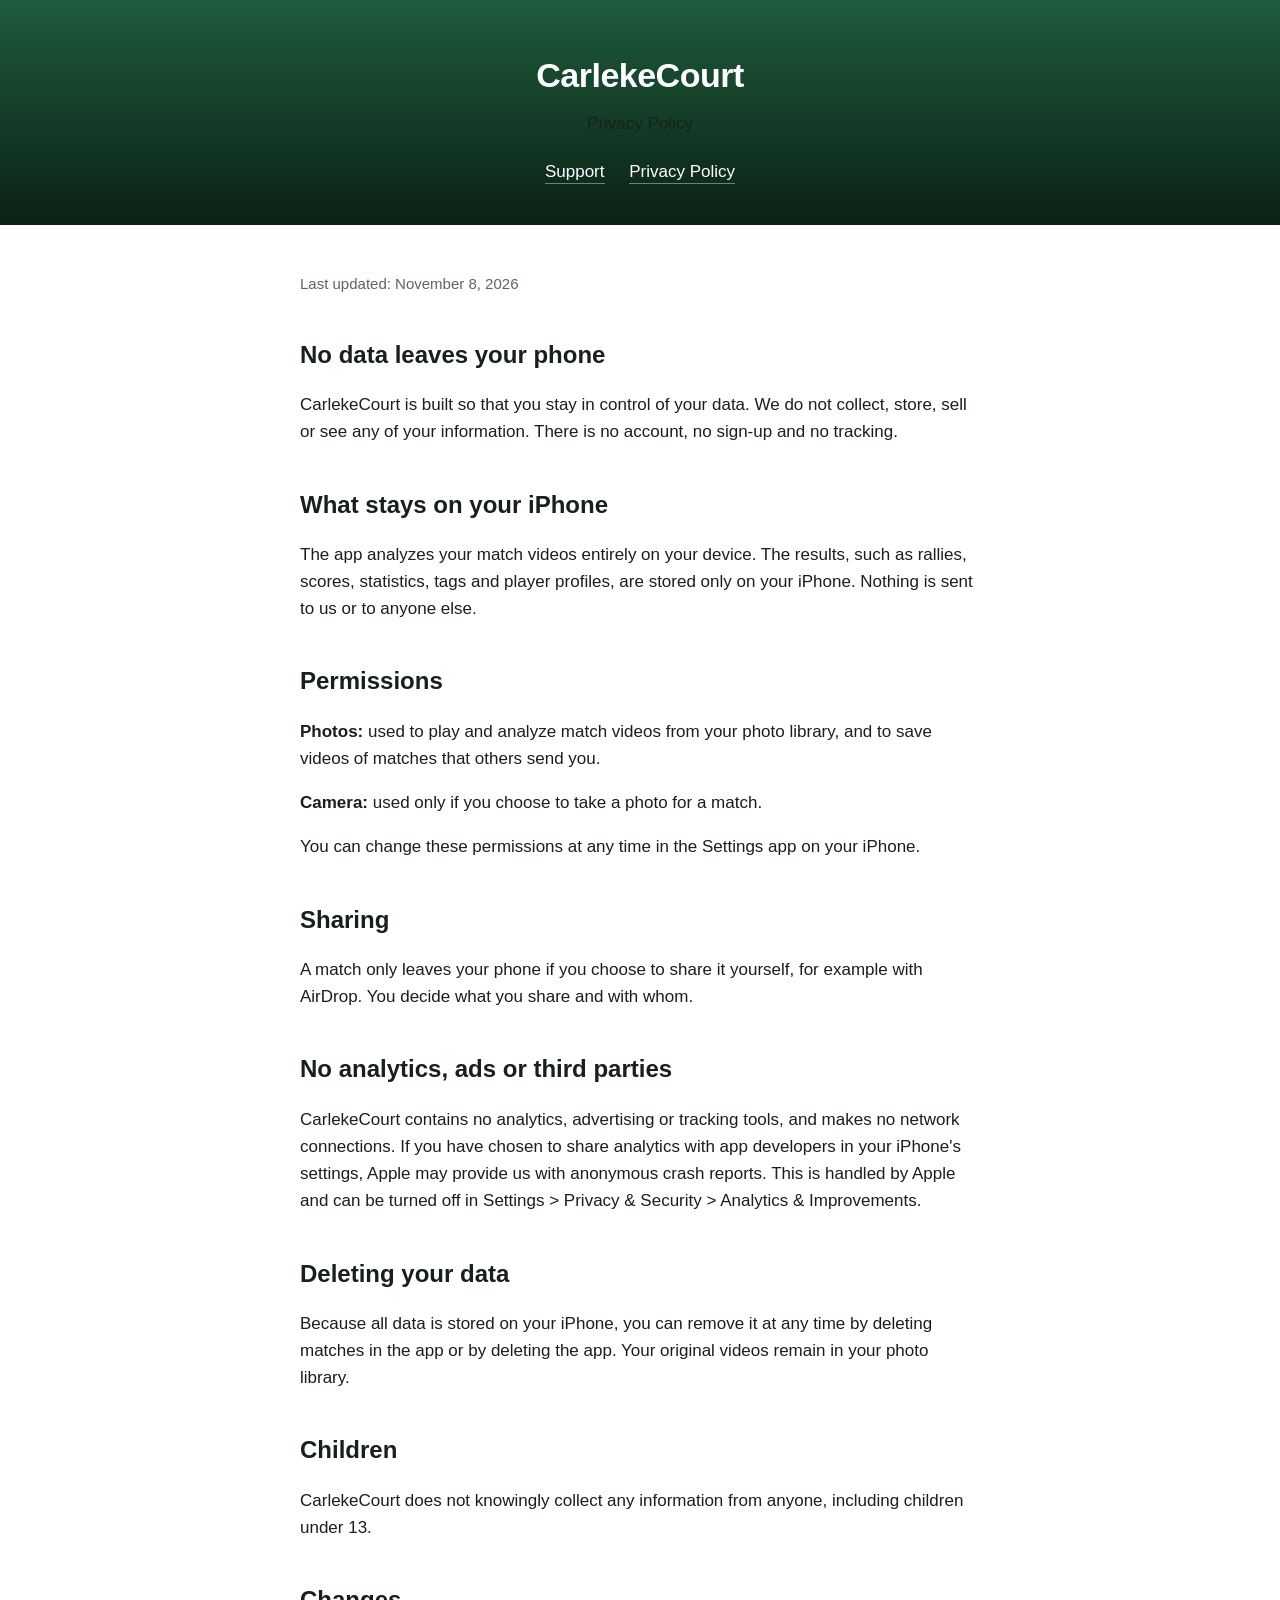
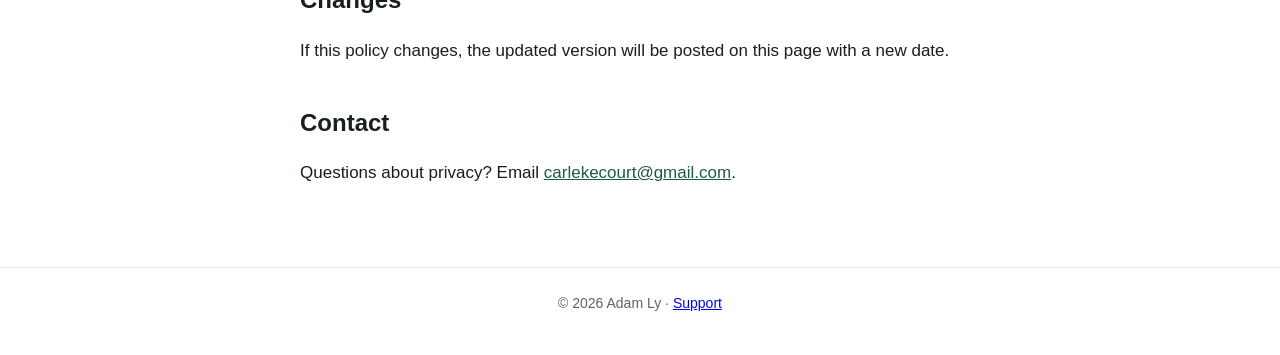
==== privacy.html @ 229cfaae "Add CarlekeCourt support page and privacy policy Co-Authored-By: Claude Opus 5.5 <noreply@anthropic." ====
<!doctype html>
<html lang="en">
<head>
  <meta charset="utf-8">
  <meta name="viewport" content="width=device-width, initial-scale=1">
  <title>CarlekeCourt Privacy Policy</title>
  <meta name="description" content="CarlekeCourt does not collect any data. No data leaves your phone.">
  <link rel="stylesheet" href="style.css">
</head>
<body>
  <header>
    <h1>CarlekeCourt</h1>
    <p>Privacy Policy</p>
    <nav>
      <a href="./">Support</a>
      <a href="privacy.html">Privacy Policy</a>
    </nav>
  </header>

  <main>
    <p class="muted">Last updated: November 8, 2026</p>

    <h2>No data leaves your phone</h2>
    <p>CarlekeCourt is built so that you stay in control of your data. We do not collect, store, sell or see any of your information. There is no account, no sign-up and no tracking.</p>

    <h2>What stays on your iPhone</h2>
    <p>The app analyzes your match videos entirely on your device. The results, such as rallies, scores, statistics, tags and player profiles, are stored only on your iPhone. Nothing is sent to us or to anyone else.</p>

    <h2>Permissions</h2>
    <p><strong>Photos:</strong> used to play and analyze match videos from your photo library, and to save videos of matches that others send you.</p>
    <p><strong>Camera:</strong> used only if you choose to take a photo for a match.</p>
    <p>You can change these permissions at any time in the Settings app on your iPhone.</p>

    <h2>Sharing</h2>
    <p>A match only leaves your phone if you choose to share it yourself, for example with AirDrop. You decide what you share and with whom.</p>

    <h2>No analytics, ads or third parties</h2>
    <p>CarlekeCourt contains no analytics, advertising or tracking tools, and makes no network connections. If you have chosen to share analytics with app developers in your iPhone's settings, Apple may provide us with anonymous crash reports. This is handled by Apple and can be turned off in Settings &gt; Privacy &amp; Security &gt; Analytics &amp; Improvements.</p>

    <h2>Deleting your data</h2>
    <p>Because all data is stored on your iPhone, you can remove it at any time by deleting matches in the app or by deleting the app. Your original videos remain in your photo library.</p>

    <h2>Children</h2>
    <p>CarlekeCourt does not knowingly collect any information from anyone, including children under 13.</p>

    <h2>Changes</h2>
    <p>If this policy changes, the updated version will be posted on this page with a new date.</p>

    <h2>Contact</h2>
    <p>Questions about privacy? Email <a href="mailto:carlekecourt@gmail.com">carlekecourt@gmail.com</a>.</p>
  </main>

  <footer>
    &copy; 2026 Adam Ly &middot; <a href="./">Support</a>
  </footer>
</body>
</html>
---- style.css ----
:root {
  --green: #1e5c3c;
  --green-dark: #0b2015;
  --text: #17201b;
  --muted: #5a665f;
  --bg: #ffffff;
  --card: #f3f7f5;
  --line: #dde6e1;
}

@media (prefers-color-scheme: dark) {
  :root {
    --text: #eef3f0;
    --muted: #a7b3ac;
    --bg: #0f1311;
    --card: #18201c;
    --line: #26302b;
  }
}

* { box-sizing: border-box; }

body {
  margin: 0;
  font: 17px/1.6 -apple-system, BlinkMacSystemFont, "SF Pro Text", "Helvetica Neue", Arial, sans-serif;
  color: var(--text);
  background: var(--bg);
}

header {
  background: linear-gradient(180deg, var(--green), var(--green-dark));
  color: #fff;
  padding: 48px 20px 40px;
  text-align: center;
}

header h1 { margin: 0; font-size: 34px; letter-spacing: -0.5px; }
header p { margin: 8px 0 0; opacity: 0.85; }

nav { margin-top: 20px; }
nav a {
  color: #fff;
  text-decoration: none;
  margin: 0 10px;
  padding-bottom: 2px;
  border-bottom: 1px solid rgba(255, 255, 255, 0.4);
}

main { max-width: 720px; margin: 0 auto; padding: 32px 20px 64px; }

h2 { font-size: 24px; margin: 40px 0 12px; }
h3 { font-size: 18px; margin: 24px 0 4px; }
p, li { color: var(--text); }
.muted { color: var(--muted); font-size: 15px; }

.contact {
  background: var(--card);
  border: 1px solid var(--line);
  border-radius: 14px;
  padding: 20px 24px;
  margin: 24px 0;
}
.contact a { color: var(--green); font-weight: 600; }
@media (prefers-color-scheme: dark) { .contact a, main a { color: #6fcf97; } }

main a { color: var(--green); }

footer {
  text-align: center;
  color: var(--muted);
  font-size: 14px;
  padding: 24px 20px 40px;
  border-top: 1px solid var(--line);
}
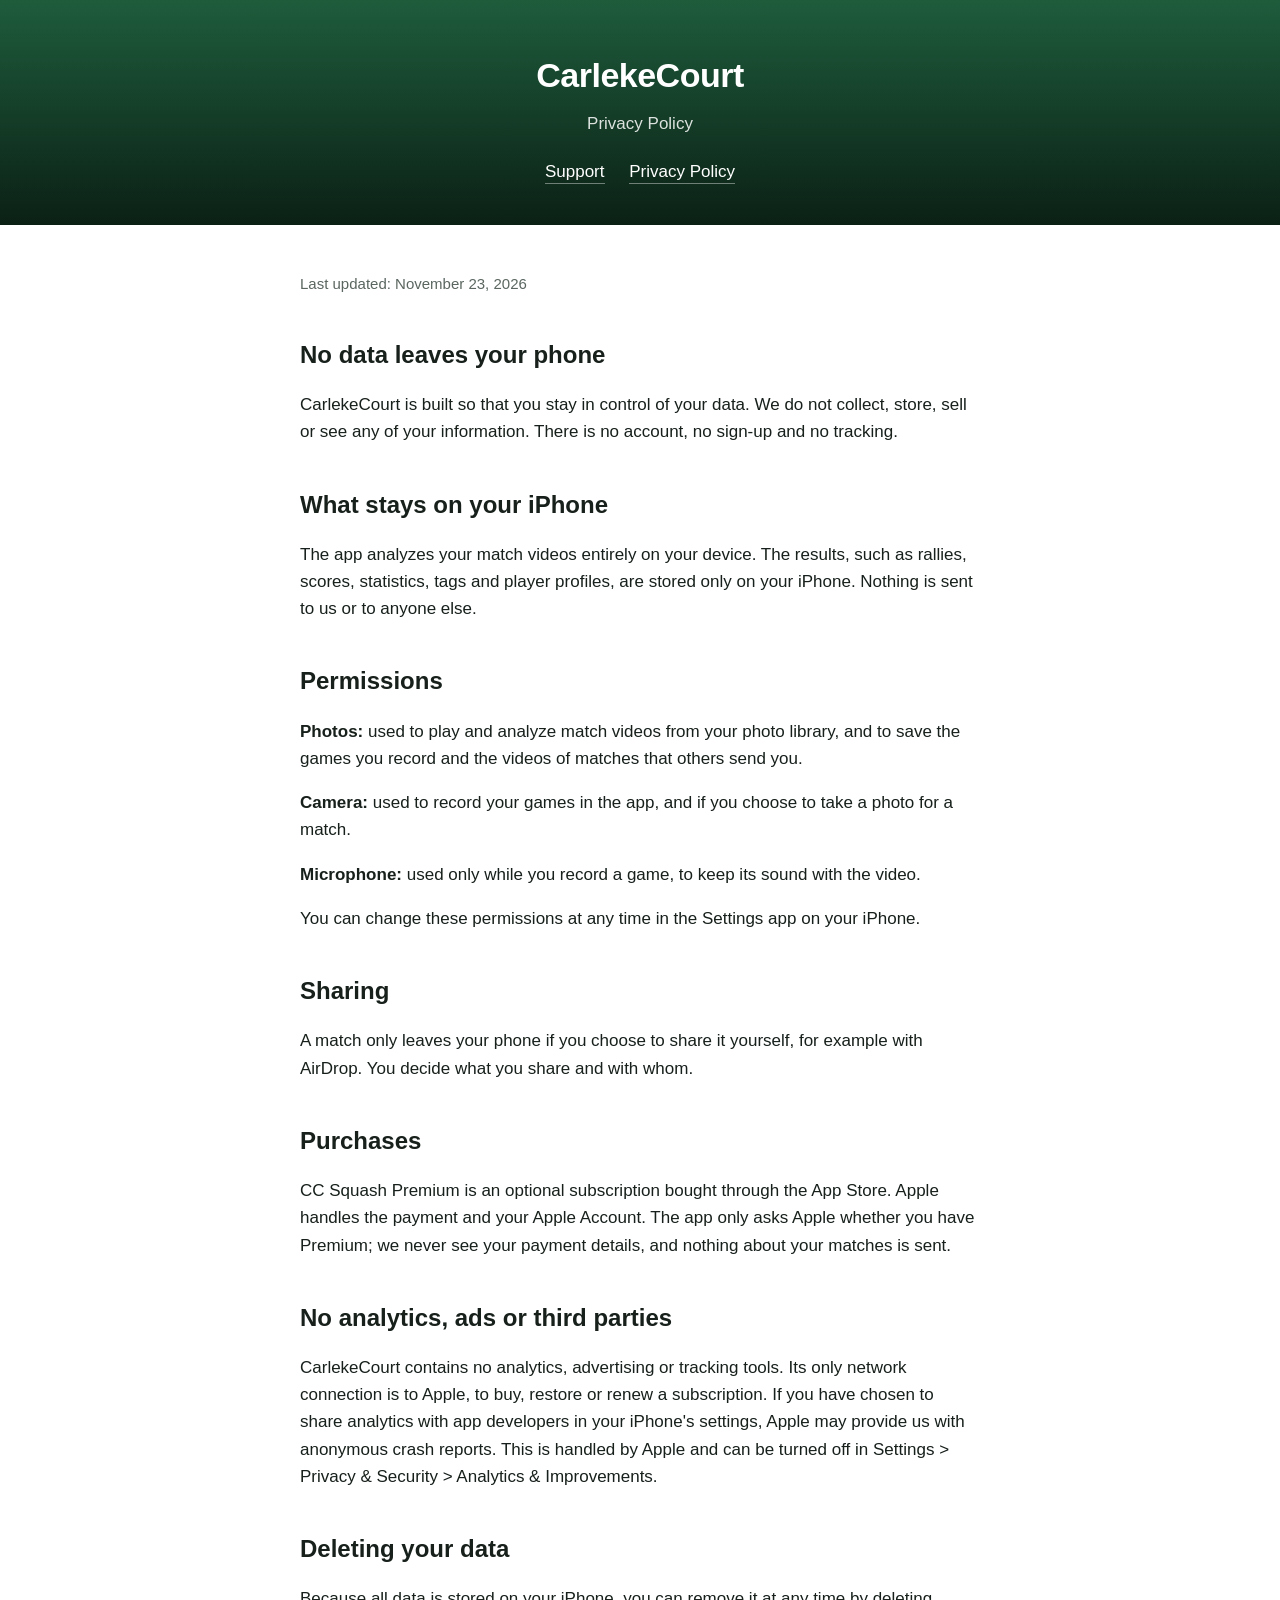
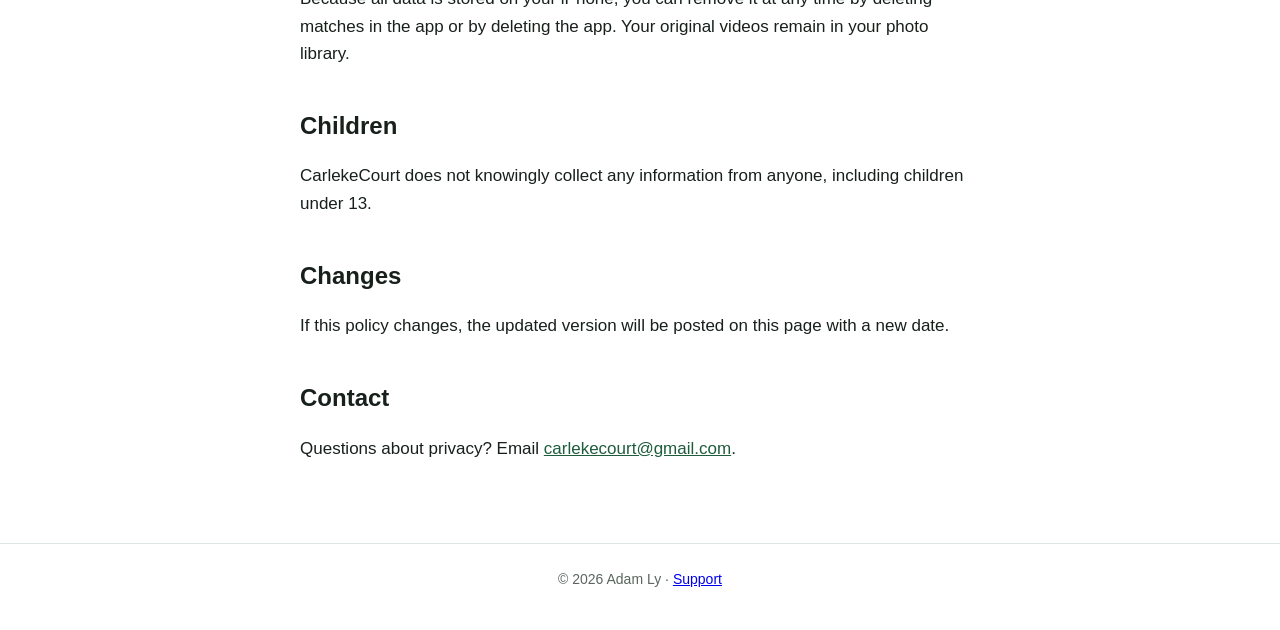
==== commit 61416e2b: "Cover recording, the microphone and Premium purchases in the privacy policy The app now records game" ====
--- a/privacy.html
+++ b/privacy.html
@@ -18,7 +18,7 @@
   </header>
 
   <main>
-    <p class="muted">Last updated: November 8, 2026</p>
+    <p class="muted">Last updated: November 23, 2026</p>
 
     <h2>No data leaves your phone</h2>
     <p>CarlekeCourt is built so that you stay in control of your data. We do not collect, store, sell or see any of your information. There is no account, no sign-up and no tracking.</p>
@@ -27,15 +27,19 @@
     <p>The app analyzes your match videos entirely on your device. The results, such as rallies, scores, statistics, tags and player profiles, are stored only on your iPhone. Nothing is sent to us or to anyone else.</p>
 
     <h2>Permissions</h2>
-    <p><strong>Photos:</strong> used to play and analyze match videos from your photo library, and to save videos of matches that others send you.</p>
-    <p><strong>Camera:</strong> used only if you choose to take a photo for a match.</p>
+    <p><strong>Photos:</strong> used to play and analyze match videos from your photo library, and to save the games you record and the videos of matches that others send you.</p>
+    <p><strong>Camera:</strong> used to record your games in the app, and if you choose to take a photo for a match.</p>
+    <p><strong>Microphone:</strong> used only while you record a game, to keep its sound with the video.</p>
     <p>You can change these permissions at any time in the Settings app on your iPhone.</p>
 
     <h2>Sharing</h2>
     <p>A match only leaves your phone if you choose to share it yourself, for example with AirDrop. You decide what you share and with whom.</p>
 
+    <h2>Purchases</h2>
+    <p>CC Squash Premium is an optional subscription bought through the App Store. Apple handles the payment and your Apple Account. The app only asks Apple whether you have Premium; we never see your payment details, and nothing about your matches is sent.</p>
+
     <h2>No analytics, ads or third parties</h2>
-    <p>CarlekeCourt contains no analytics, advertising or tracking tools, and makes no network connections. If you have chosen to share analytics with app developers in your iPhone's settings, Apple may provide us with anonymous crash reports. This is handled by Apple and can be turned off in Settings &gt; Privacy &amp; Security &gt; Analytics &amp; Improvements.</p>
+    <p>CarlekeCourt contains no analytics, advertising or tracking tools. Its only network connection is to Apple, to buy, restore or renew a subscription. If you have chosen to share analytics with app developers in your iPhone's settings, Apple may provide us with anonymous crash reports. This is handled by Apple and can be turned off in Settings &gt; Privacy &amp; Security &gt; Analytics &amp; Improvements.</p>
 
     <h2>Deleting your data</h2>
     <p>Because all data is stored on your iPhone, you can remove it at any time by deleting matches in the app or by deleting the app. Your original videos remain in your photo library.</p>
--- a/style.css
+++ b/style.css
@@ -35,7 +35,7 @@
 }
 
 header h1 { margin: 0; font-size: 34px; letter-spacing: -0.5px; }
-header p { margin: 8px 0 0; opacity: 0.85; }
+header p { margin: 8px 0 0; color: #fff; opacity: 0.85; }
 
 nav { margin-top: 20px; }
 nav a {
